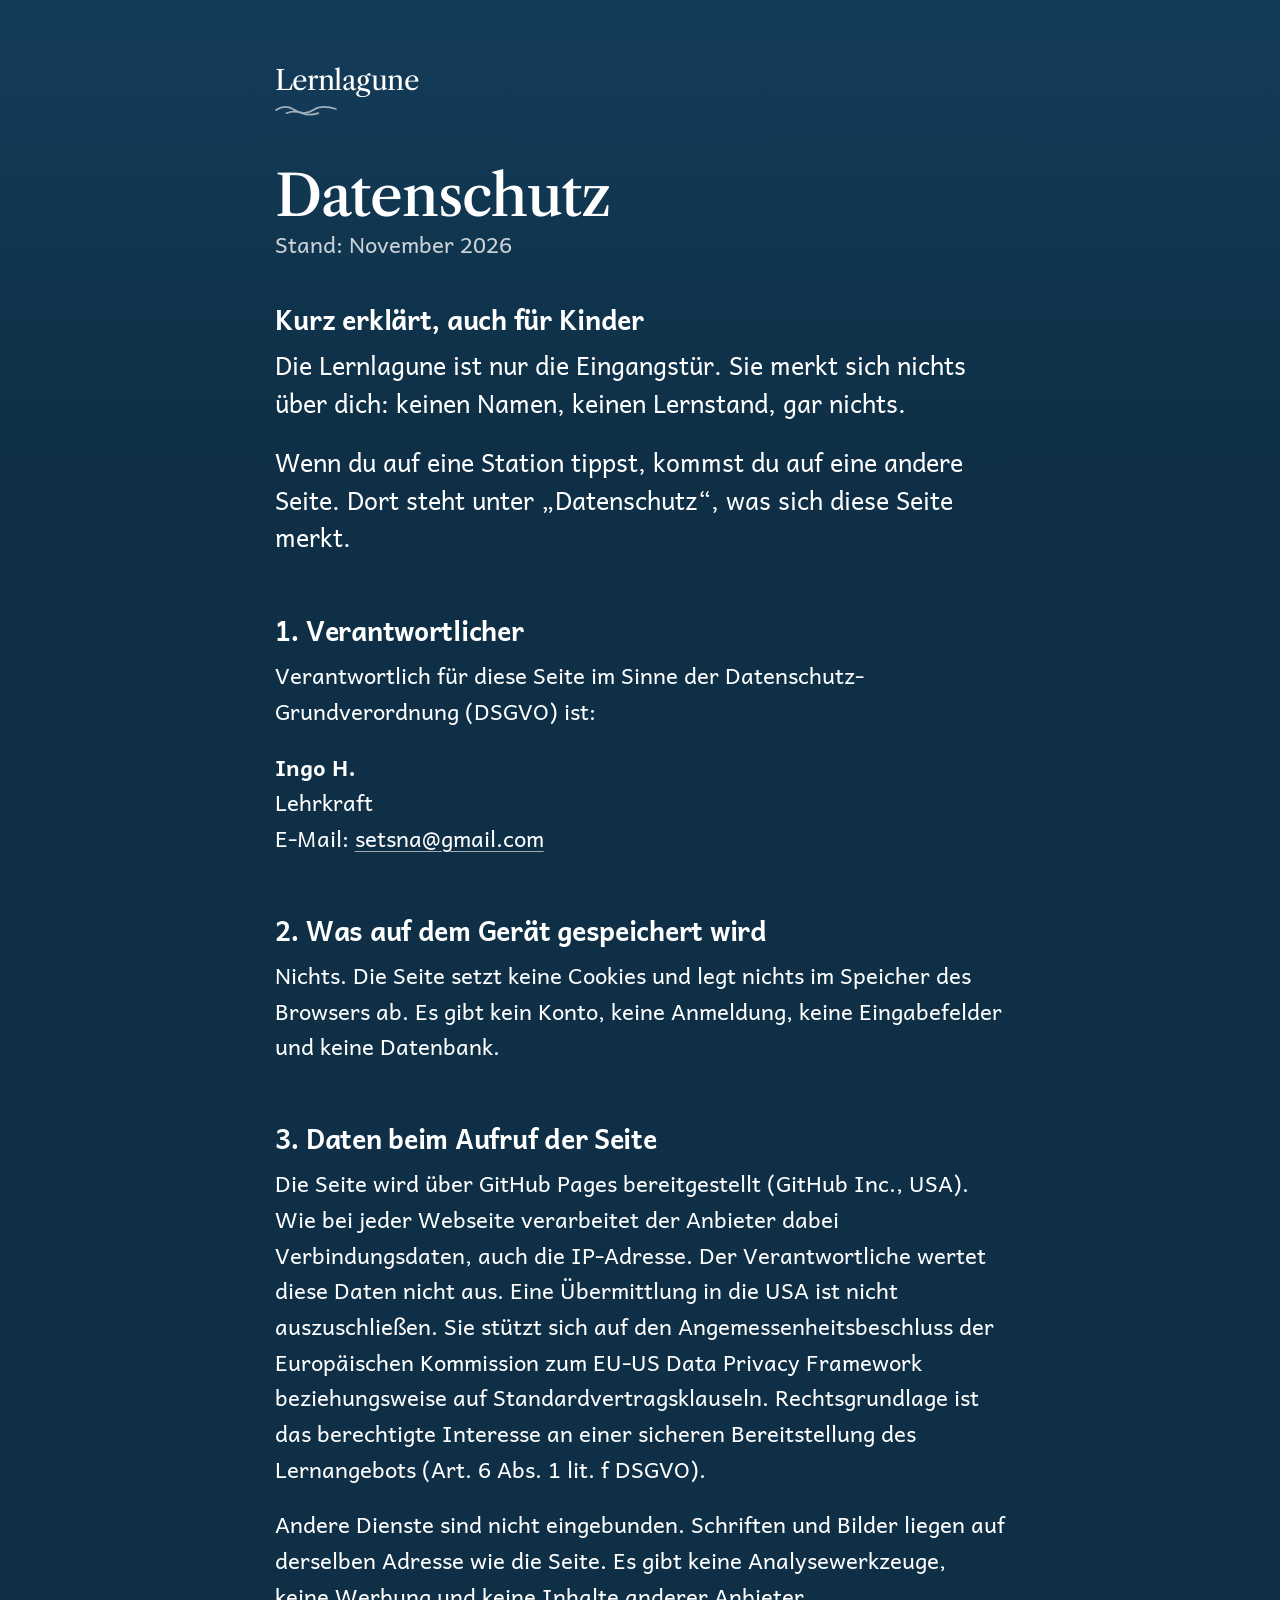
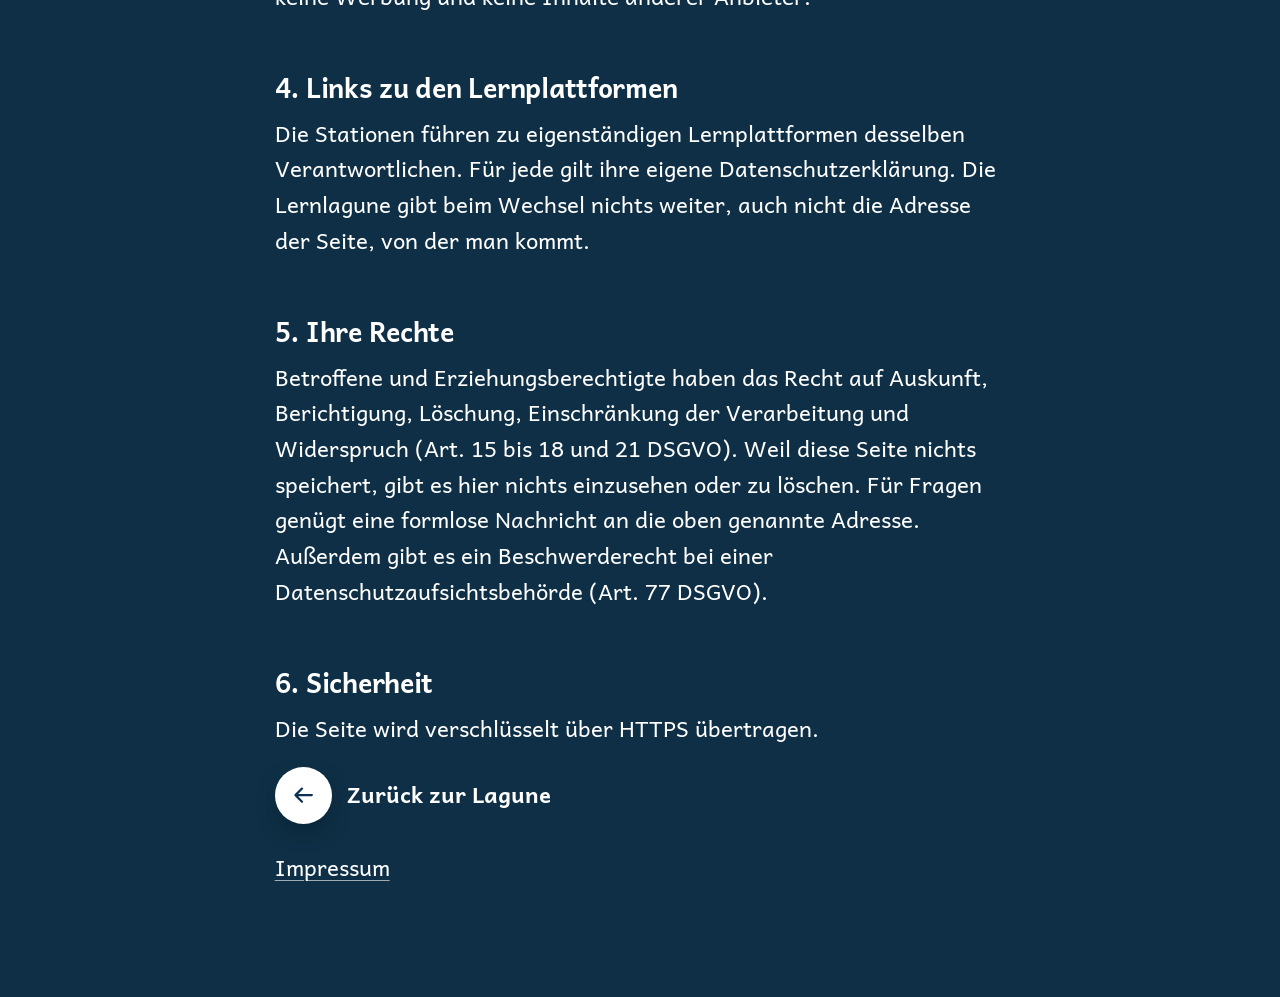
==== datenschutz.html @ 62fcf85c "Impressum, Datenschutzseite und Fuß mit beiden Links (v=4) Co-Authored-By: Claude Fable 5.2 <noreply" ====
<!doctype html>
<html lang="de">
<head>
  <meta charset="utf-8">
  <meta name="viewport" content="width=device-width, initial-scale=1, viewport-fit=cover">
  <meta http-equiv="Content-Security-Policy" content="default-src 'self'; img-src 'self'; style-src 'self'; script-src 'none'; font-src 'self'; connect-src 'none'; base-uri 'none'; form-action 'none'; object-src 'none'">
  <meta name="referrer" content="no-referrer">
  <meta name="theme-color" content="#0e2f45">
  <title>Datenschutz – Lernlagune</title>
  <meta name="robots" content="noindex, nofollow">
  <link rel="preload" href="assets/fonts/andika-regular.woff2" as="font" type="font/woff2" crossorigin>
  <link rel="stylesheet" href="css/lagune.css?v=4">
  <link rel="stylesheet" href="css/recht.css?v=4">
</head>
<body class="rechtsseite">
  <div class="recht">
    <header class="recht__kopf">
      <a class="wortmarke" href="index.html">Lernlagune</a>
      <svg class="welle" viewBox="0 0 60 10" aria-hidden="true" focusable="false">
        <path d="M1 6c6-4 12-4 18 0s12 4 18 0 13-4 22-1M11 9c5-2 10-2 15 0s10 2 16 0" />
      </svg>
    </header>

    <main>
      <h1>Datenschutz</h1>
      <p class="recht__stand">Stand: November 2026</p>

      <section class="recht__kurz" aria-labelledby="t-kurz">
        <h2 id="t-kurz">Kurz erklärt, auch für Kinder</h2>
        <p>Die Lernlagune ist nur die Eingangstür. Sie merkt sich nichts über dich: keinen Namen, keinen Lernstand, gar nichts.</p>
        <p>Wenn du auf eine Station tippst, kommst du auf eine andere Seite. Dort steht unter „Datenschutz“, was sich diese Seite merkt.</p>
      </section>

      <h2>1. Verantwortlicher</h2>
      <p>Verantwortlich für diese Seite im Sinne der Datenschutz-Grundverordnung (DSGVO) ist:</p>
      <p><b>Ingo H.</b><br>Lehrkraft<br>E-Mail: <a href="mailto:setsna@gmail.com">setsna@gmail.com</a></p>

      <h2>2. Was auf dem Gerät gespeichert wird</h2>
      <p>Nichts. Die Seite setzt keine Cookies und legt nichts im Speicher des Browsers ab. Es gibt kein Konto, keine Anmeldung, keine Eingabefelder und keine Datenbank.</p>

      <h2>3. Daten beim Aufruf der Seite</h2>
      <p>Die Seite wird über GitHub Pages bereitgestellt (GitHub Inc., USA). Wie bei jeder Webseite verarbeitet der Anbieter dabei Verbindungsdaten, auch die IP-Adresse. Der Verantwortliche wertet diese Daten nicht aus. Eine Übermittlung in die USA ist nicht auszuschließen. Sie stützt sich auf den Angemessenheitsbeschluss der Europäischen Kommission zum EU-US Data Privacy Framework beziehungsweise auf Standardvertragsklauseln. Rechtsgrundlage ist das berechtigte Interesse an einer sicheren Bereitstellung des Lernangebots (Art. 6 Abs. 1 lit. f DSGVO).</p>
      <p>Andere Dienste sind nicht eingebunden. Schriften und Bilder liegen auf derselben Adresse wie die Seite. Es gibt keine Analysewerkzeuge, keine Werbung und keine Inhalte anderer Anbieter.</p>

      <h2>4. Links zu den Lernplattformen</h2>
      <p>Die Stationen führen zu eigenständigen Lernplattformen desselben Verantwortlichen. Für jede gilt ihre eigene Datenschutzerklärung. Die Lernlagune gibt beim Wechsel nichts weiter, auch nicht die Adresse der Seite, von der man kommt.</p>

      <h2>5. Ihre Rechte</h2>
      <p>Betroffene und Erziehungsberechtigte haben das Recht auf Auskunft, Berichtigung, Löschung, Einschränkung der Verarbeitung und Widerspruch (Art. 15 bis 18 und 21 DSGVO). Weil diese Seite nichts speichert, gibt es hier nichts einzusehen oder zu löschen. Für Fragen genügt eine formlose Nachricht an die oben genannte Adresse. Außerdem gibt es ein Beschwerderecht bei einer Datenschutzaufsichtsbehörde (Art. 77 DSGVO).</p>

      <h2>6. Sicherheit</h2>
      <p>Die Seite wird verschlüsselt über HTTPS übertragen.</p>

      <p class="recht__zurueck">
        <a class="zurueck" href="index.html">
          <span class="zurueck__knopf"><svg viewBox="0 0 24 24" aria-hidden="true" focusable="false"><path d="M4 12h15M13 6l6 6-6 6" /></svg></span>
          Zurück zur Lagune
        </a>
      </p>
      <p class="recht__fuss"><a href="impressum.html">Impressum</a></p>
    </main>
  </div>
</body>
</html>
---- css/lagune.css ----
/* Lernlagune – Startseite
 * Maßstab: Der Entwurf ist 1088 px breit (iPad hoch). --s rechnet jede Entwurfs-
 * Angabe auf die echte Breite um: calc(<px im Entwurf> * var(--s)).
 */

@font-face {
  font-family: 'Libre Caslon Text';
  src: url('../assets/fonts/libre-caslon-text.woff2') format('woff2');
  font-weight: 400 700;
  font-style: normal;
  font-display: swap;
}
@font-face {
  font-family: 'Andika';
  src: url('../assets/fonts/andika-regular.woff2') format('woff2');
  font-weight: 400;
  font-style: normal;
  font-display: swap;
}
@font-face {
  font-family: 'Andika';
  src: url('../assets/fonts/andika-bold.woff2') format('woff2');
  font-weight: 700;
  font-style: normal;
  font-display: swap;
}

:root {
  --breite: 100vw;         /* JS setzt die echte Breite ohne Scrollleiste */
  --s: calc(min(var(--breite), 1088px) / 1088);

  /* Farben aus dem Entwurf */
  --tiefe: #0e2f45;          /* tiefes Wasser, Seitengrund */
  --navy: #0b3155;           /* Schrift im Licht */
  --navy-weich: #133c5a;
  --weiss: #ffffff;
  --glas-kante: rgba(255, 255, 255, 0.5);
  --glas-glanz: rgba(255, 255, 255, 0.62);
  --glas-oben: rgba(214, 242, 252, 0.13);
  --glas-unten: rgba(40, 110, 150, 0.06);
  --glas-schatten: rgba(3, 20, 35, 0.38);

  --serif: 'Libre Caslon Text', Georgia, 'Times New Roman', serif;
  --sans: 'Andika', 'Trebuchet MS', system-ui, sans-serif;

  --ease: cubic-bezier(0.16, 1, 0.3, 1);

  color-scheme: dark;
}

*,
*::before,
*::after {
  box-sizing: border-box;
}

html {
  -webkit-text-size-adjust: 100%;
  text-size-adjust: 100%;
  scrollbar-color: rgba(255, 255, 255, 0.35) var(--tiefe);
}

body {
  margin: 0;
  background: var(--tiefe);
  color: var(--weiss);
  font-family: var(--sans);
  -webkit-font-smoothing: antialiased;
  -webkit-tap-highlight-color: transparent;
}

::selection {
  background: rgba(127, 212, 230, 0.45);
  color: var(--weiss);
}

.symbole {
  position: absolute;
  width: 0;
  height: 0;
  overflow: hidden;
}

/* ── Lagune: der gemalte Grund ─────────────────────────── */
.lagune {
  position: relative;
  isolation: isolate;
  /* Ersatz-Lagune, falls das Hintergrundbild (noch) nicht geladen ist:
     hell oben, damit die Navy-Schrift immer lesbar bleibt. */
  background-color: #cfe7ee;
  background-image: linear-gradient(180deg, #e6f2ef 0%, #a9d4e1 30%, #3f86a8 62%, #12425f 100%);
  min-height: 100vh;
  min-height: 100svh;
  overflow: hidden;
  padding-bottom: calc(110 * var(--s));
}

.lagune__wasser,
.lagune__wasser img {
  position: absolute;
  inset: 0;
  width: 100%;
  height: 100%;
}

.lagune__wasser {
  z-index: -1;
}

.lagune__wasser img {
  object-fit: cover;
  object-position: 50% 0;
}

/* ── Bewegung: atmendes Licht und wenige Blasen ───────────
   Nur opacity und transform, damit auch alte iPads flüssig bleiben. */
.licht,
.blasen {
  position: absolute;
  z-index: -1;
  pointer-events: none;
}

/* Der Lichtschacht über der Überschrift atmet langsam. */
.licht {
  top: 0;
  left: 50%;
  width: calc(760 * var(--s));
  /* endet über den Glasfenstern: deren Unschärfe muss nicht jedes Bild neu rechnen */
  height: calc(var(--licht-hoehe, 470) * var(--s));
  transform: translateX(-50%);
  background: radial-gradient(
    ellipse 38% 60% at 50% 0%,
    rgba(255, 252, 235, 0.42),
    rgba(220, 244, 250, 0.16) 55%,
    transparent 78%
  );
  opacity: 0.55;
  animation: licht-atmen 11s ease-in-out infinite alternate;
}

@keyframes licht-atmen {
  to {
    opacity: 1;
    transform: translateX(-50%) scaleX(1.08);
  }
}

/* Blasen nur an den Rändern und immer hinter Text und Fenstern */
.blasen {
  inset: 0 0 auto;
  height: 100vh;
  height: 100svh;
}

.blasen span {
  position: absolute;
  bottom: 0;
  width: calc(14 * var(--s));
  aspect-ratio: 1;
  border-radius: 50%;
  border: 1px solid rgba(235, 250, 255, 0.55);
  background: radial-gradient(circle at 32% 30%, rgba(255, 255, 255, 0.7) 0 14%, rgba(200, 238, 250, 0.08) 40%, transparent 70%);
  opacity: 0;
  animation: blase-steigt 18s linear infinite;
}

.blasen span:nth-child(1) { left: 0.8%; animation-duration: 17s; animation-delay: -2s; }
.blasen span:nth-child(2) { left: 2.2%; width: calc(9 * var(--s));  animation-duration: 22s; animation-delay: -11s; }
.blasen span:nth-child(3) { left: 3.4%; width: calc(6 * var(--s));  animation-duration: 15s; animation-delay: -7s; }
.blasen span:nth-child(4) { right: 0.8%; width: calc(11 * var(--s)); animation-duration: 20s; animation-delay: -4s; }
.blasen span:nth-child(5) { right: 2.4%; width: calc(7 * var(--s));  animation-duration: 16s; animation-delay: -13s; }
.blasen span:nth-child(6) { right: 3.4%; width: calc(9 * var(--s)); animation-duration: 24s; animation-delay: -18s; }

.lagune--ruht .licht,
.lagune--ruht .blasen span {
  animation-play-state: paused;
}

@keyframes blase-steigt {
  0%   { transform: translate3d(0, 0, 0); opacity: 0; }
  10%  { opacity: 0.9; }
  50%  { transform: translate3d(calc(10 * var(--s)), -50vh, 0); }
  85%  { opacity: 0.7; }
  100% { transform: translate3d(calc(-6 * var(--s)), -100vh, 0); opacity: 0; }
}

/* ── Kopf: Wortmarke im Licht ──────────────────────────── */
.kopf {
  display: flex;
  flex-direction: column;
  align-items: center;
  padding-top: calc(136 * var(--s));
}

.wortmarke {
  margin: 0;
  font-family: var(--serif);
  font-size: calc(31 * var(--s));
  line-height: 1.2;
  letter-spacing: -0.02em;
  color: var(--navy);
}

.welle {
  width: min(62px, calc(80 * var(--s)));
  height: calc(18 * var(--s));
  margin-top: calc(2 * var(--s));
  fill: none;
  stroke: #2d6f98;
  stroke-width: 1.6;
  stroke-linecap: round;
}

/* ── Frage und Hinweis ─────────────────────────────────── */
.inhalt {
  display: flex;
  flex-direction: column;
  align-items: center;
  text-align: center;
}

.frage {
  margin: calc(18 * var(--s)) 0 0;
  font-family: var(--serif);
  font-weight: 500;
  font-size: calc(89 * var(--s));
  line-height: 1.02;
  letter-spacing: -0.02em;
  color: var(--navy);
  text-wrap: balance;
  position: relative;
  isolation: isolate;
}

/* Heller, ruhiger Lichthof: die Navy-Schrift bleibt auch über
   mittelblauem Wasser lesbar (Querformat, Whiteboard). */
.frage::before {
  content: '';
  position: absolute;
  inset: -30% -20%;
  z-index: -1;
  background: radial-gradient(closest-side, rgba(228, 243, 245, 0.88), rgba(228, 243, 245, 0.5) 60%, transparent);
  pointer-events: none;
}

.hinweis {
  margin: calc(26 * var(--s)) 0 0;
  font-size: calc(27 * var(--s));
  line-height: 1.3;
  letter-spacing: -0.01em;
  color: var(--navy-weich);
}

/* ── Stationen: Glasfenster im Bogen ───────────────────── */
.stationen {
  list-style: none;
  margin: calc(28 * var(--s)) 0 0;
  /* schmaler Rand als Reserve, falls --breite noch 100vw ist und eine Scrollleiste
     (Windows) das zweite Fenster sonst in eine neue Zeile schieben würde */
  padding: 0 calc(24 * var(--s));
  width: 100%;
  display: flex;
  flex-wrap: wrap;
  justify-content: center;
  align-items: flex-start;
  column-gap: calc(90 * var(--s));
  row-gap: calc(60 * var(--s));
}

.station {
  width: calc(445 * var(--s));
}

/* Hochformat: Platzhalter in eigener Reihe unter dem Bogen */
.stationen__umbruch {
  flex-basis: 100%;
  height: 0;
  order: 1;
}

.station--bald {
  order: 2;
}

.fenster {
  position: relative;
  display: flex;
  flex-direction: column;
  align-items: center;
  aspect-ratio: 445 / 565;
  padding: calc(70 * var(--s)) calc(20 * var(--s)) 0;
  border-radius: calc(108 * var(--s));
  overflow: hidden;
  color: var(--weiss);
  text-decoration: none;
  text-align: center;
  /* unten dunkleres Glas: dort laufen die Stationsbilder aus */
  background: linear-gradient(180deg, var(--glas-oben), var(--glas-unten) 55%, rgba(8, 42, 70, 0.42));
  border: 2px solid var(--glas-kante);
  box-shadow:
    inset 0 2px 0 var(--glas-glanz),
    inset 0 0 0 2px rgba(255, 255, 255, 0.16),
    inset 0 0 calc(22 * var(--s)) rgba(200, 240, 255, 0.38),
    0 26px 50px -10px var(--glas-schatten);
  -webkit-backdrop-filter: blur(6px) saturate(140%);
  backdrop-filter: blur(6px) saturate(140%);
  transition: transform 220ms var(--ease), box-shadow 220ms var(--ease);
}

.fenster__name {
  font-family: var(--serif);
  font-size: calc(50 * var(--s));
  line-height: 1.05;
  letter-spacing: -0.005em;
  text-shadow: 0 1px 3px rgba(4, 30, 50, 0.45);
}

/* Lange Namen: gleiche Zeilenhöhe, damit alle Fenster gleich bleiben */
.fenster__name--lang {
  font-size: calc(43 * var(--s));
  line-height: calc(50 * 1.05 / 43);
}

.fenster__linie {
  position: relative;
  width: 58%;
  height: 1px;
  margin: calc(16 * var(--s)) 0 calc(14 * var(--s));
  background: linear-gradient(90deg, transparent, rgba(255, 255, 255, 0.7), transparent);
}

.fenster__linie::after {
  content: '';
  position: absolute;
  left: 50%;
  top: 50%;
  width: calc(8 * var(--s));
  height: calc(8 * var(--s));
  border-radius: 50%;
  /* Akzentfarbe der Station (js/plattformen.js): leuchtender Punkt auf der Linie */
  background: var(--akzent, var(--weiss));
  box-shadow: 0 0 calc(10 * var(--s)) var(--akzent, transparent);
  transform: translate(-50%, -50%);
}

.fenster__text {
  font-size: calc(25 * var(--s));
  line-height: 1.25;
  color: rgba(255, 255, 255, 0.94);
  text-shadow: 0 1px 3px rgba(4, 30, 50, 0.55);
}

.fenster__bild {
  position: absolute;
  inset: auto 0 calc(var(--bild-unten, 70) * var(--s)) 0;
  z-index: -1;
  -webkit-mask-image: linear-gradient(to bottom, transparent, #000 40%, #000 90%, transparent);
  mask-image: linear-gradient(to bottom, transparent, #000 40%, #000 90%, transparent);
}

.fenster__bild img {
  display: block;
  /* Bild in seinem eigenen Format, unten im Fenster: nichts wird abgeschnitten. */
  width: 100%;
  height: auto;
}

.fenster {
  isolation: isolate;
}

/* Lesbarkeit: leichte Tiefe hinter Name und Text, auch unter dem hellen Lichtschacht */
.fenster:not(.fenster--bald)::before {
  content: '';
  position: absolute;
  inset: 0 0 auto;
  height: 52%;
  z-index: -2;
  background: linear-gradient(to bottom, rgba(6, 38, 66, 0.42), rgba(6, 38, 66, 0.18) 60%, transparent);
  pointer-events: none;
}

.fenster__knopf {
  position: absolute;
  left: 50%;
  bottom: calc(36 * var(--s));
  display: grid;
  place-items: center;
  width: max(48px, calc(84 * var(--s)));
  height: max(48px, calc(84 * var(--s)));
  border-radius: 50%;
  background: var(--weiss);
  box-shadow:
    0 0 calc(22 * var(--s)) rgba(255, 255, 255, 0.5),
    0 10px 22px -6px rgba(3, 20, 35, 0.5);
  transform: translateX(-50%);
  transition: transform 220ms var(--ease);
}

.fenster__pfeil {
  width: 44%;
  height: 44%;
  fill: none;
  stroke: var(--navy);
  stroke-width: 2;
  stroke-linecap: round;
  stroke-linejoin: round;
}

/* Rückmeldung beim Tippen (funktioniert ohne Hover) */
a.fenster:active {
  transform: scale(0.975);
}

a.fenster:active .fenster__knopf {
  transform: translateX(-50%) scale(0.92);
}

/* Der Pfeil zeigt beim Tippen: los geht's */
.fenster__pfeil {
  transition: transform 160ms var(--ease);
}

a.fenster:active .fenster__pfeil {
  transform: translateX(12%);
}

@media (hover: hover) {
  a.fenster:hover {
    transform: translateY(calc(-6 * var(--s)));
    box-shadow:
      inset 0 2px 0 var(--glas-glanz),
      inset 0 0 0 1px rgba(255, 255, 255, 0.14),
      inset 0 -18px 40px rgba(190, 235, 250, 0.14),
      0 34px 60px -12px var(--glas-schatten);
  }
}

a.fenster:focus-visible {
  outline: 3px solid var(--weiss);
  outline-offset: 6px;
}

/* ── Platzhalter: kleines, nebliges Fenster ────────────── */
.station--bald {
  width: calc(292 * var(--s));
  margin-top: calc(-46 * var(--s));
  transform: none;
}

.fenster--bald {
  aspect-ratio: 292 / 305;
  justify-content: center;
  padding: 0;
  border-radius: calc(80 * var(--s));
  background: linear-gradient(180deg, rgba(10, 52, 84, 0.7), rgba(10, 52, 84, 0.58));
  -webkit-backdrop-filter: blur(5px) saturate(120%);
  backdrop-filter: blur(5px) saturate(120%);
}

.fenster--bald .fenster__text {
  font-size: max(15px, calc(20 * var(--s)));
  line-height: 1.25;
}

.fenster__schloss {
  width: calc(40 * var(--s));
  height: calc(54 * var(--s));
  margin-bottom: calc(18 * var(--s));
  fill: none;
  stroke: var(--weiss);
  stroke-width: 1.6;
  stroke-linecap: round;
  opacity: 0.9;
}

/* Ohne JavaScript: einfache Linkliste */
.stationen--einfach a {
  color: var(--weiss);
  font-size: 1.4rem;
}

/* ── Fuß: Impressum und Datenschutz ──────────────────────
 * Für Erwachsene, deshalb klein und ganz unten. Nebelglas wie der
 * Platzhalter, damit die weiße Schrift über hellem Sand und über der
 * dunklen Ersatz-Lagune lesbar bleibt. Der Fuß schwebt im unteren Rand
 * der Lagune und macht die Seite nicht höher (Querformat ohne Scrollen).
 * Auf kleinen Bildschirmen bekommt der Rand eine Untergrenze, damit
 * zwischen Platzhalter und Fuß Luft bleibt. */
.lagune {
  padding-bottom: max(calc(110 * var(--s)), 100px);
}

.fuss {
  position: absolute;
  left: 50%;
  bottom: max(12px, calc(22 * var(--s)));
  transform: translateX(-50%);
  display: flex;
  align-items: center;
  padding: 0 max(8px, calc(14 * var(--s)));
  border: 1px solid rgba(255, 255, 255, 0.24);
  border-radius: 999px;
  background: linear-gradient(180deg, rgba(10, 52, 84, 0.7), rgba(10, 52, 84, 0.58));
  -webkit-backdrop-filter: blur(5px) saturate(120%);
  backdrop-filter: blur(5px) saturate(120%);
  white-space: nowrap;
}

.fuss a {
  display: inline-flex;
  align-items: center;
  min-height: 48px;
  padding: 0 max(14px, calc(16 * var(--s)));
  border-radius: 999px;
  color: var(--weiss);
  font-size: max(15px, calc(20 * var(--s)));
  line-height: 1.25;
  text-decoration: underline;
  text-decoration-color: rgba(255, 255, 255, 0.55);
  text-decoration-thickness: 1px;
  text-underline-offset: 0.22em;
  transition: opacity 160ms var(--ease);
}

/* Punkt zwischen den beiden Links, wie auf der Trennlinie im Fenster */
.fuss a + a {
  position: relative;
}

.fuss a + a::before {
  content: '';
  position: absolute;
  left: -2px;
  top: 50%;
  width: 4px;
  height: 4px;
  margin-top: -2px;
  border-radius: 50%;
  background: rgba(255, 255, 255, 0.7);
}

.fuss a:active {
  opacity: 0.7;
}

.fuss a:focus-visible {
  outline: 3px solid var(--weiss);
  outline-offset: -4px;
}

/* ── Querformat: iPad quer, Laptop, Whiteboard ───────────
 * Alles soll ohne Scrollen sichtbar sein: Maßstab richtet sich nach der Höhe.
 * Der Platzhalter sitzt tief in der Mitte des Bogens, unter dem Lichtschacht. */
@media (orientation: landscape) and (min-width: 820px) {
  :root {
    --s: min(calc(100svh / 1010), calc(var(--breite) / 1360));
  }

  .kopf {
    padding-top: calc(64 * var(--s));
  }

  :root {
    --licht-hoehe: 330;
  }

  .frage {
    margin-top: calc(26 * var(--s));
    font-size: calc(80 * var(--s));
  }

  .frage br {
    display: none;
  }

  .hinweis {
    margin-top: calc(18 * var(--s));
  }

  .stationen {
    margin-top: calc(40 * var(--s));
    flex-wrap: wrap;
    column-gap: calc(60 * var(--s));
  }

  /* Zwei Stationen: Platzhalter tief in der Mitte des Bogens.
     Mehr Stationen: weitere Fenster in tieferen Reihen, Platzhalter ganz unten. */
  .stationen:not(.stationen--viele) .stationen__umbruch {
    display: none;
  }

  .stationen:not(.stationen--viele) .station--bald {
    order: 0;
    margin-top: calc(240 * var(--s));
  }

  .station:not(.station--bald) {
    /* Bogen: äußere Fenster höher, innere tiefer */
    transform: none;
  }

  /* Ab drei Stationen: alles in den Fenstern etwas kleiner, damit drei
     nebeneinander passen (3 × 445 + 2 × 60 + Rand ≈ 1500, dazu Reserve
     für eine Scrollleiste, die erst nach dem Messen von --breite erscheint) */
  .stationen--viele {
    --s: min(calc(100svh / 1010), calc(var(--breite) / 1560));
  }

  /* Kein eigener Umbruch: der Platzhalter reiht sich hinter die letzte Station */
  .stationen--viele .stationen__umbruch {
    display: none;
  }

  .stationen--viele .station--bald {
    align-self: center;
  }

  /* Letzte Reihe voll (3, 6, 9 … Stationen): Platzhalter in eigene Reihe */
  .stationen--reihe-voll .stationen__umbruch {
    display: block;
  }
}

/* ── Handy hochkant ────────────────────────────────────── */
@media (max-width: 640px) and (orientation: portrait) {
  :root {
    --s: calc(var(--breite) / 600);
  }

  .kopf {
    padding-top: calc(96 * var(--s));
  }

  .frage {
    font-size: calc(84 * var(--s));
  }

  .hinweis {
    font-size: calc(30 * var(--s));
  }

  .stationen {
    flex-direction: column;
    align-items: center;
    flex-wrap: nowrap;
    row-gap: calc(44 * var(--s));
    margin-top: calc(48 * var(--s));
    padding: 0 calc(36 * var(--s));
  }

  .station {
    width: 100%;
    max-width: 440px;
    transform: none;
  }

  .fenster {
    aspect-ratio: 528 / 610;
    padding-top: calc(56 * var(--s));
    border-radius: calc(96 * var(--s));
  }

  .fenster__name {
    font-size: calc(58 * var(--s));
  }

  .fenster__name--lang {
    font-size: calc(49 * var(--s));
    line-height: calc(58 * 1.05 / 49);
  }

  .fenster__text {
    font-size: calc(30 * var(--s));
  }

  .station--bald {
    width: calc(300 * var(--s));
    margin-top: 0;
  }

  .fenster--bald .fenster__text {
    font-size: max(15px, calc(22 * var(--s)));
  }
}

/* ── Handy quer: niedrige Höhe, zwei Fenster nebeneinander ── */
@media (orientation: landscape) and (max-height: 520px) and (max-width: 1000px) {
  :root {
    --s: min(calc(var(--breite) / 1200), calc(100svh / 640));
  }

  .kopf {
    padding-top: calc(40 * var(--s));
  }

  .frage {
    font-size: calc(70 * var(--s));
  }

  .frage br {
    display: none;
  }

  .stationen:not(.stationen--viele) .stationen__umbruch {
    display: none;
  }

  .stationen:not(.stationen--viele) .station--bald {
    order: 0;
    margin-top: calc(200 * var(--s));
  }
}

@media (prefers-reduced-motion: reduce) {
  .fenster,
  .fenster__knopf,
  .fuss a {
    transition: none;
  }
  a.fenster:hover {
    transform: none;
  }
  /* Licht bleibt sichtbar, steht aber still; Blasen entfallen. */
  .licht {
    animation: none;
    opacity: 0.8;
  }
  .blasen {
    display: none;
  }
}

/* Kein Doppeltipp-Zoom in Safari (Kinder tippen Knöpfe schnell hintereinander, Safari zoomte dann).
   Zoomen mit zwei Fingern bleibt möglich. Flächen zum Ziehen oder Malen behalten ihr eigenes touch-action. (12.11.2026) */
html, body, button, a, input, label, summary, select, textarea { touch-action: manipulation; }
---- css/recht.css ----
/* Lernlagune – Impressum und Datenschutz
 * Leseseiten für Erwachsene. Gleiche Welt wie die Startseite (Farben, Schriften
 * und Maßstab kommen aus lagune.css), aber ohne Bild, Glas und Bewegung:
 * weiße Schrift im tiefen Wasser, von oben fällt etwas Licht.
 * Schrift wird mit --s skaliert und hat eine feste Untergrenze in px.
 */

.rechtsseite {
  min-height: 100vh;
  min-height: 100svh;
  background-color: var(--tiefe);
  background-image: linear-gradient(180deg, var(--navy-weich) 0, var(--tiefe) calc(520 * var(--s)));
  background-repeat: no-repeat;
}

.recht {
  width: min(100%, 36em);
  margin: 0 auto;
  padding: max(28px, calc(64 * var(--s))) max(20px, calc(40 * var(--s))) max(40px, calc(96 * var(--s)));
  font-size: max(17px, calc(25 * var(--s)));
  line-height: 1.6;
  color: var(--weiss);
}

/* Kopf: Wortmarke führt zurück zur Lagune */
.recht__kopf {
  display: flex;
  flex-direction: column;
  align-items: flex-start;
}

.recht__kopf .wortmarke {
  display: inline-flex;
  align-items: center;
  min-height: 48px;
  font-size: max(22px, calc(31 * var(--s)));
  color: var(--weiss);
  text-decoration: none;
}

.recht__kopf .welle {
  width: min(62px, calc(80 * var(--s)));
  min-width: 44px;
  height: max(10px, calc(18 * var(--s)));
  margin-top: -4px;
  stroke: rgba(255, 255, 255, 0.6);
}

.recht h1 {
  margin: max(28px, calc(56 * var(--s))) 0 0;
  font-family: var(--serif);
  font-weight: 500;
  font-size: max(34px, calc(64 * var(--s)));
  line-height: 1.05;
  letter-spacing: -0.02em;
  text-wrap: balance;
}

.recht__stand {
  margin: 0.5em 0 0;
  color: rgba(255, 255, 255, 0.78);
}

.recht h2 {
  margin: 2.1em 0 0.45em;
  font-size: max(20px, calc(30 * var(--s)));
  font-weight: 700;
  line-height: 1.25;
  letter-spacing: -0.01em;
  text-wrap: balance;
}

.recht p,
.recht ul {
  margin: 0 0 0.9em;
}

.recht ul {
  padding-left: 1.2em;
}

.recht li {
  margin-bottom: 0.35em;
}

.recht li::marker {
  color: rgba(255, 255, 255, 0.6);
}

/* Die kurze Fassung für Kinder steht oben und ist eine Stufe größer. */
.recht__kurz {
  margin-top: max(24px, calc(44 * var(--s)));
  font-size: 1.12em;
  line-height: 1.5;
}

.recht__kurz h2 {
  margin-top: 0;
}

.recht a {
  color: var(--weiss);
  text-decoration-color: rgba(255, 255, 255, 0.6);
  text-decoration-thickness: 1px;
  text-underline-offset: 0.2em;
}

.recht a:focus-visible {
  outline: 3px solid var(--weiss);
  outline-offset: 4px;
  border-radius: 4px;
}

/* Zurück zur Lagune: der runde Pfeil-Knopf der Startseite, nach links gedreht */
.recht__zurueck {
  margin: 2.6em 0 0;
}

.zurueck {
  display: inline-flex;
  align-items: center;
  gap: 0.7em;
  min-height: 48px;
  text-decoration: none;
  font-weight: 700;
}

.zurueck__knopf {
  display: grid;
  place-items: center;
  flex: none;
  width: max(48px, calc(64 * var(--s)));
  height: max(48px, calc(64 * var(--s)));
  border-radius: 50%;
  background: var(--weiss);
  color: var(--navy);
  box-shadow: 0 10px 22px -6px rgba(3, 20, 35, 0.5);
  transition: transform 160ms var(--ease);
}

.zurueck__knopf svg {
  width: 46%;
  height: 46%;
  fill: none;
  stroke: currentColor;
  stroke-width: 2;
  stroke-linecap: round;
  stroke-linejoin: round;
  transform: rotate(180deg);
}

.zurueck:active .zurueck__knopf {
  transform: scale(0.92);
}

.recht__fuss {
  margin-top: 1.4em;
}

.recht__fuss a {
  display: inline-flex;
  align-items: center;
  min-height: 48px;
}

@media (prefers-reduced-motion: reduce) {
  .zurueck__knopf {
    transition: none;
  }
}
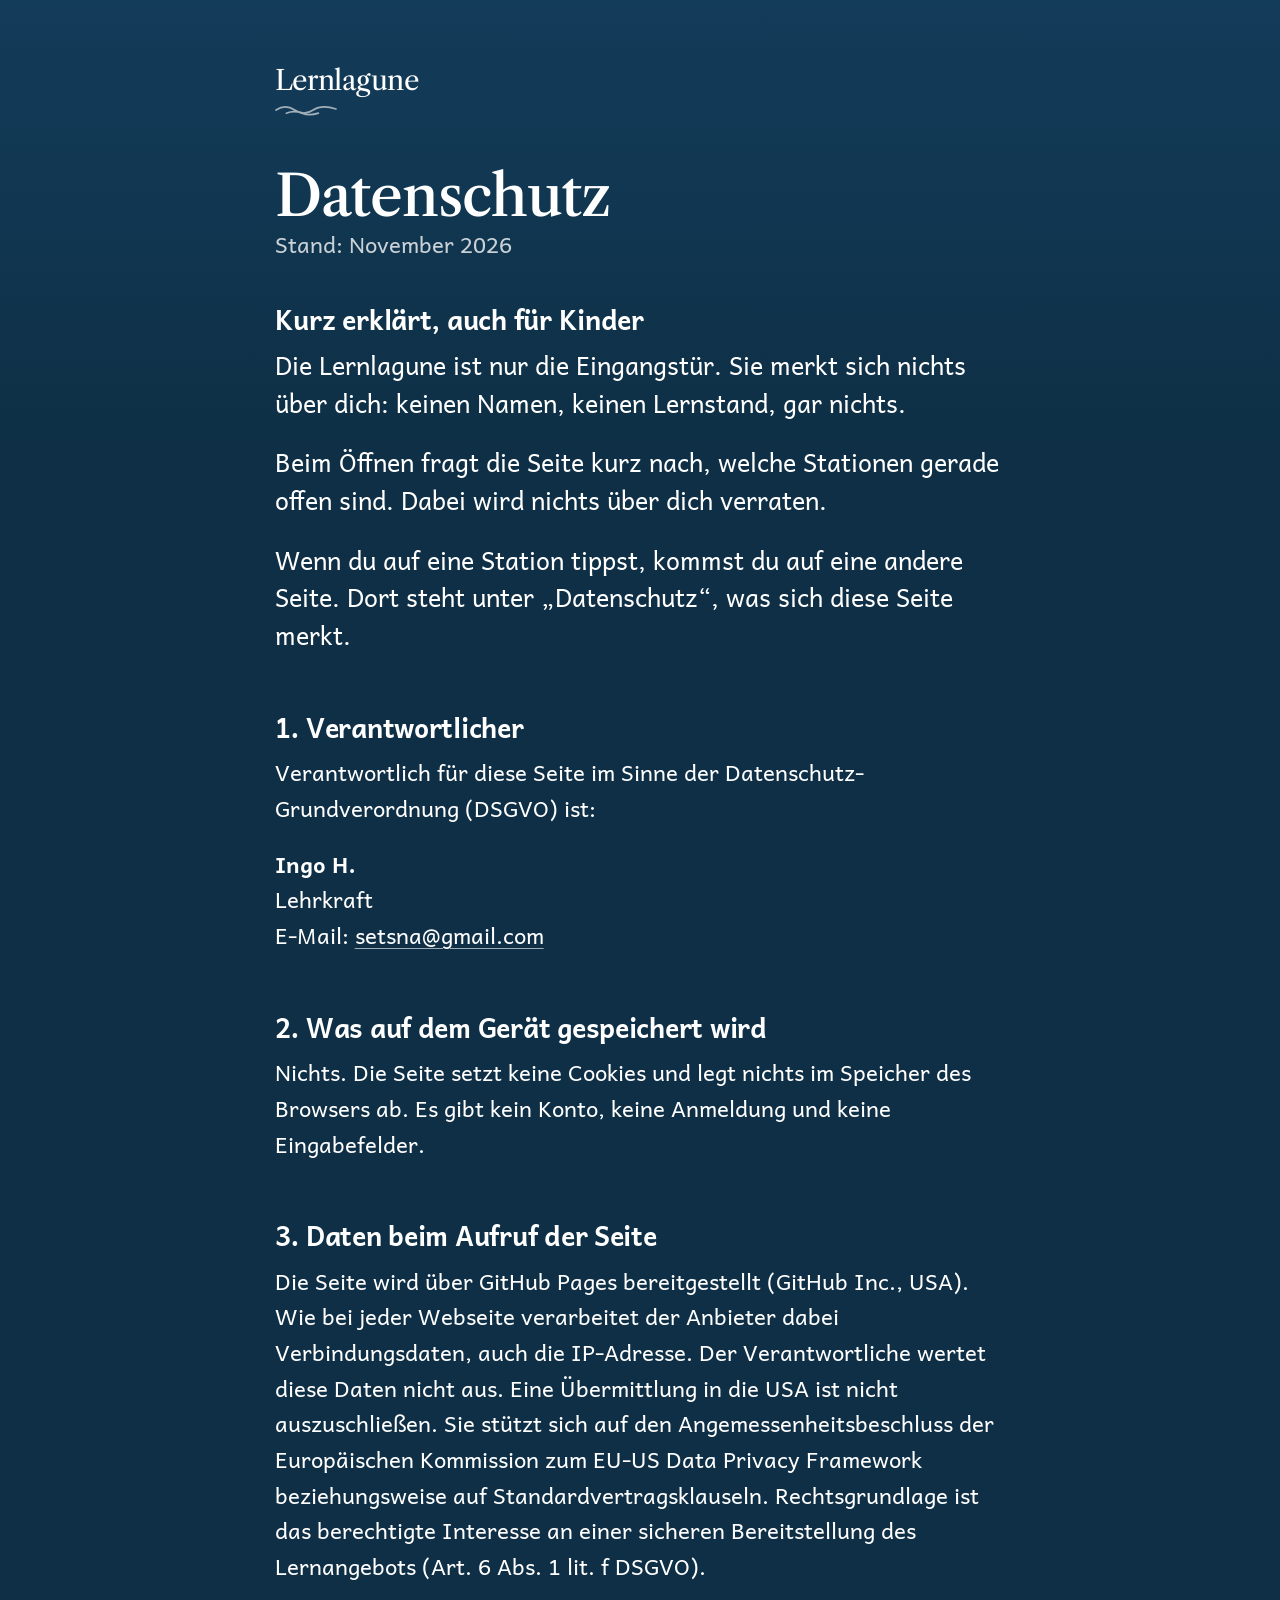
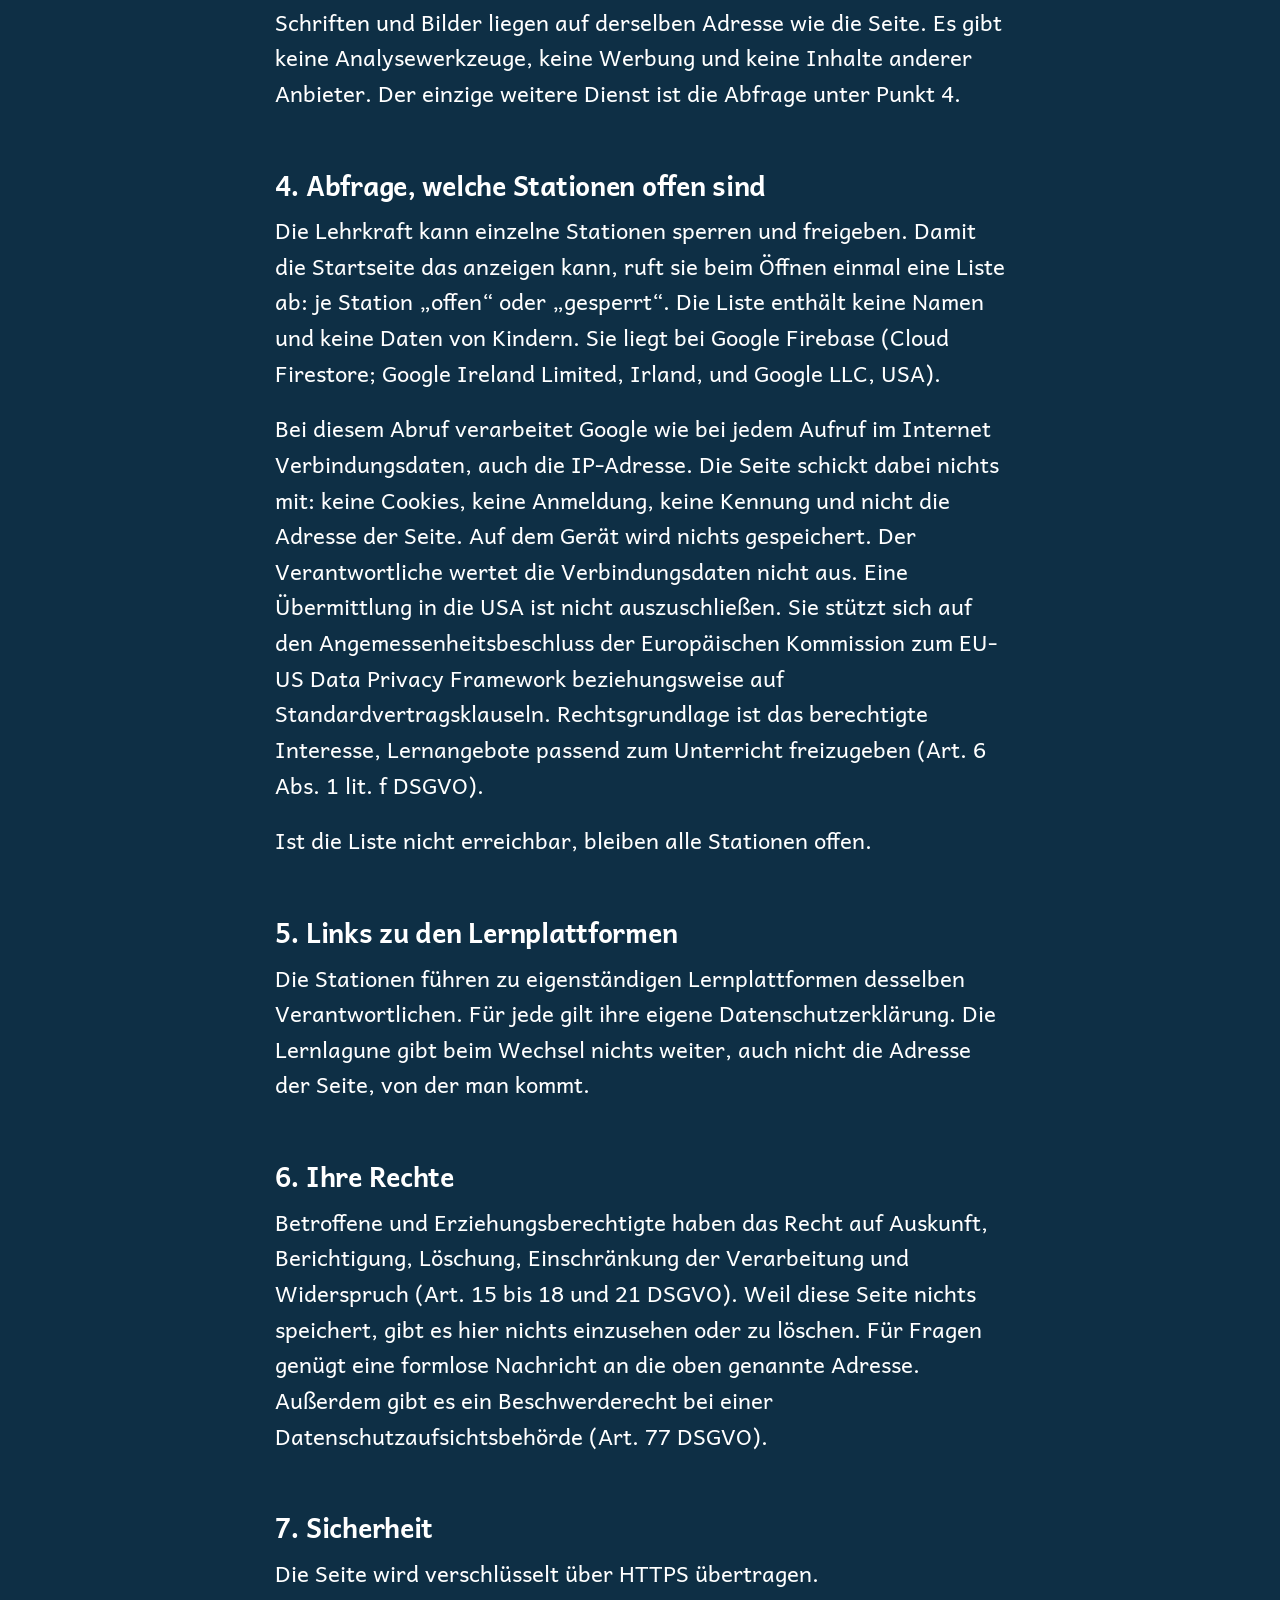
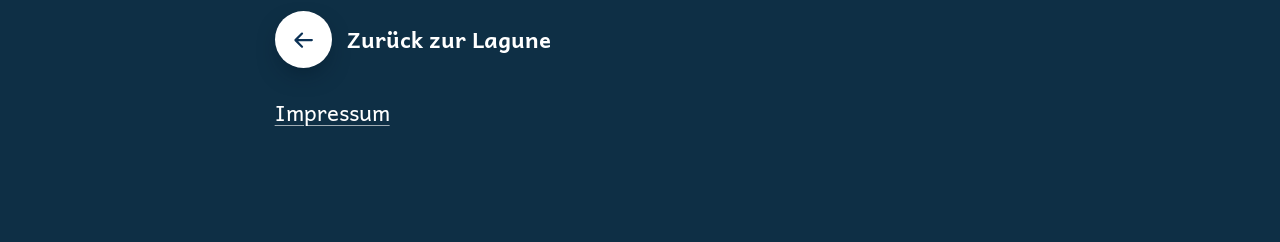
==== commit 1d1220ff: "Gesperrte Stationen zeigen das Schild „Bald offen“ (v=10) Die Lehrkraft sperrt und gibt Stationen im" ====
--- a/datenschutz.html
+++ b/datenschutz.html
@@ -9,8 +9,8 @@
   <title>Datenschutz – Lernlagune</title>
   <meta name="robots" content="noindex, nofollow">
   <link rel="preload" href="assets/fonts/andika-regular.woff2" as="font" type="font/woff2" crossorigin>
-  <link rel="stylesheet" href="css/lagune.css?v=4">
-  <link rel="stylesheet" href="css/recht.css?v=4">
+  <link rel="stylesheet" href="css/lagune.css?v=10">
+  <link rel="stylesheet" href="css/recht.css?v=10">
 </head>
 <body class="rechtsseite">
   <div class="recht">
@@ -28,6 +28,7 @@
       <section class="recht__kurz" aria-labelledby="t-kurz">
         <h2 id="t-kurz">Kurz erklärt, auch für Kinder</h2>
         <p>Die Lernlagune ist nur die Eingangstür. Sie merkt sich nichts über dich: keinen Namen, keinen Lernstand, gar nichts.</p>
+        <p>Beim Öffnen fragt die Seite kurz nach, welche Stationen gerade offen sind. Dabei wird nichts über dich verraten.</p>
         <p>Wenn du auf eine Station tippst, kommst du auf eine andere Seite. Dort steht unter „Datenschutz“, was sich diese Seite merkt.</p>
       </section>
 
@@ -36,19 +37,24 @@
       <p><b>Ingo H.</b><br>Lehrkraft<br>E-Mail: <a href="mailto:setsna@gmail.com">setsna@gmail.com</a></p>
 
       <h2>2. Was auf dem Gerät gespeichert wird</h2>
-      <p>Nichts. Die Seite setzt keine Cookies und legt nichts im Speicher des Browsers ab. Es gibt kein Konto, keine Anmeldung, keine Eingabefelder und keine Datenbank.</p>
+      <p>Nichts. Die Seite setzt keine Cookies und legt nichts im Speicher des Browsers ab. Es gibt kein Konto, keine Anmeldung und keine Eingabefelder.</p>
 
       <h2>3. Daten beim Aufruf der Seite</h2>
       <p>Die Seite wird über GitHub Pages bereitgestellt (GitHub Inc., USA). Wie bei jeder Webseite verarbeitet der Anbieter dabei Verbindungsdaten, auch die IP-Adresse. Der Verantwortliche wertet diese Daten nicht aus. Eine Übermittlung in die USA ist nicht auszuschließen. Sie stützt sich auf den Angemessenheitsbeschluss der Europäischen Kommission zum EU-US Data Privacy Framework beziehungsweise auf Standardvertragsklauseln. Rechtsgrundlage ist das berechtigte Interesse an einer sicheren Bereitstellung des Lernangebots (Art. 6 Abs. 1 lit. f DSGVO).</p>
-      <p>Andere Dienste sind nicht eingebunden. Schriften und Bilder liegen auf derselben Adresse wie die Seite. Es gibt keine Analysewerkzeuge, keine Werbung und keine Inhalte anderer Anbieter.</p>
+      <p>Schriften und Bilder liegen auf derselben Adresse wie die Seite. Es gibt keine Analysewerkzeuge, keine Werbung und keine Inhalte anderer Anbieter. Der einzige weitere Dienst ist die Abfrage unter Punkt 4.</p>
 
-      <h2>4. Links zu den Lernplattformen</h2>
+      <h2>4. Abfrage, welche Stationen offen sind</h2>
+      <p>Die Lehrkraft kann einzelne Stationen sperren und freigeben. Damit die Startseite das anzeigen kann, ruft sie beim Öffnen einmal eine Liste ab: je Station „offen“ oder „gesperrt“. Die Liste enthält keine Namen und keine Daten von Kindern. Sie liegt bei Google Firebase (Cloud Firestore; Google Ireland Limited, Irland, und Google LLC, USA).</p>
+      <p>Bei diesem Abruf verarbeitet Google wie bei jedem Aufruf im Internet Verbindungsdaten, auch die IP-Adresse. Die Seite schickt dabei nichts mit: keine Cookies, keine Anmeldung, keine Kennung und nicht die Adresse der Seite. Auf dem Gerät wird nichts gespeichert. Der Verantwortliche wertet die Verbindungsdaten nicht aus. Eine Übermittlung in die USA ist nicht auszuschließen. Sie stützt sich auf den Angemessenheitsbeschluss der Europäischen Kommission zum EU-US Data Privacy Framework beziehungsweise auf Standardvertragsklauseln. Rechtsgrundlage ist das berechtigte Interesse, Lernangebote passend zum Unterricht freizugeben (Art. 6 Abs. 1 lit. f DSGVO).</p>
+      <p>Ist die Liste nicht erreichbar, bleiben alle Stationen offen.</p>
+
+      <h2>5. Links zu den Lernplattformen</h2>
       <p>Die Stationen führen zu eigenständigen Lernplattformen desselben Verantwortlichen. Für jede gilt ihre eigene Datenschutzerklärung. Die Lernlagune gibt beim Wechsel nichts weiter, auch nicht die Adresse der Seite, von der man kommt.</p>
 
-      <h2>5. Ihre Rechte</h2>
+      <h2>6. Ihre Rechte</h2>
       <p>Betroffene und Erziehungsberechtigte haben das Recht auf Auskunft, Berichtigung, Löschung, Einschränkung der Verarbeitung und Widerspruch (Art. 15 bis 18 und 21 DSGVO). Weil diese Seite nichts speichert, gibt es hier nichts einzusehen oder zu löschen. Für Fragen genügt eine formlose Nachricht an die oben genannte Adresse. Außerdem gibt es ein Beschwerderecht bei einer Datenschutzaufsichtsbehörde (Art. 77 DSGVO).</p>
 
-      <h2>6. Sicherheit</h2>
+      <h2>7. Sicherheit</h2>
       <p>Die Seite wird verschlüsselt über HTTPS übertragen.</p>
 
       <p class="recht__zurueck">
--- a/css/lagune.css
+++ b/css/lagune.css
@@ -252,10 +252,64 @@
   color: var(--navy-weich);
 }
 
-/* ── Stationen: Glasfenster im Bogen ───────────────────── */
+/* ── Fächer: je Abschnitt eine Überschrift, darunter die Stationen ──
+ * Die Überschrift ist ein Nebelglas-Schild wie Platzhalter und Fuß: weiße
+ * Schrift bleibt so im hellen Lichtschacht und über dunklem Wasser lesbar. */
+.faecher {
+  width: 100%;
+  margin-top: calc(34 * var(--s));
+  display: flex;
+  flex-direction: column;
+  align-items: center;
+}
+
+.fach {
+  width: 100%;
+  display: flex;
+  flex-direction: column;
+  align-items: center;
+}
+
+.fach + .fach,
+.fach + .stationen {
+  margin-top: calc(54 * var(--s));
+}
+
+.fach__titel {
+  margin: 0;
+  display: inline-flex;
+  align-items: center;
+  gap: calc(16 * var(--s));
+  padding: calc(12 * var(--s)) calc(40 * var(--s)) calc(14 * var(--s));
+  border: 2px solid rgba(255, 255, 255, 0.42);
+  border-radius: 999px;
+  font-family: var(--serif);
+  font-weight: 400;
+  font-size: max(22px, calc(44 * var(--s)));
+  line-height: 1.1;
+  letter-spacing: -0.01em;
+  color: var(--weiss);
+  background: linear-gradient(180deg, rgba(10, 52, 84, 0.7), rgba(10, 52, 84, 0.58));
+  box-shadow:
+    inset 0 2px 0 rgba(255, 255, 255, 0.3),
+    0 14px 28px -10px var(--glas-schatten);
+  -webkit-backdrop-filter: blur(5px) saturate(120%);
+  backdrop-filter: blur(5px) saturate(120%);
+}
+
+/* Leuchtpunkt in der Fachfarbe (js/plattformen.js), derselbe wie unter den Stationsnamen */
+.fach__punkt {
+  flex: none;
+  width: max(9px, calc(14 * var(--s)));
+  height: max(9px, calc(14 * var(--s)));
+  border-radius: 50%;
+  background: var(--akzent, var(--weiss));
+}
+
+/* ── Stationen: Glasfenster in Reihen ──────────────────── */
 .stationen {
   list-style: none;
-  margin: calc(28 * var(--s)) 0 0;
+  margin: calc(30 * var(--s)) 0 0;
   /* schmaler Rand als Reserve, falls --breite noch 100vw ist und eine Scrollleiste
      (Windows) das zweite Fenster sonst in eine neue Zeile schieben würde */
   padding: 0 calc(24 * var(--s));
@@ -270,17 +324,6 @@
 
 .station {
   width: calc(445 * var(--s));
-}
-
-/* Hochformat: Platzhalter in eigener Reihe unter dem Bogen */
-.stationen__umbruch {
-  flex-basis: 100%;
-  height: 0;
-  order: 1;
-}
-
-.station--bald {
-  order: 2;
 }
 
 .fenster {
@@ -442,11 +485,52 @@
   outline-offset: 6px;
 }
 
+/* ── Gesperrte Station: Schild „Bald offen“ statt Pfeilknopf ──
+ * Die Lehrkraft hat die Station noch nicht freigegeben. Das Bild bleibt
+ * farbig, das Fenster ist kein Link. Das Schild ist kleiner als der Knopf
+ * und trägt ein Schloss, damit es nicht wie eine Taste aussieht. */
+.fenster--zu {
+  cursor: default;
+}
+
+.fenster__schild {
+  position: absolute;
+  left: 50%;
+  bottom: calc(50 * var(--s));
+  display: flex;
+  align-items: center;
+  gap: max(7px, calc(11 * var(--s)));
+  height: max(34px, calc(56 * var(--s)));
+  padding: 0 max(15px, calc(26 * var(--s))) 0 max(13px, calc(22 * var(--s)));
+  border-radius: 999px;
+  background: var(--weiss);
+  color: var(--navy);
+  font-size: max(15px, calc(23 * var(--s)));
+  font-weight: 700;
+  line-height: 1;
+  white-space: nowrap;
+  box-shadow: 0 10px 22px -6px rgba(3, 20, 35, 0.5);
+  transform: translateX(-50%);
+}
+
+.fenster__schild-schloss {
+  flex: none;
+  width: max(12px, calc(18 * var(--s)));
+  height: max(16px, calc(24 * var(--s)));
+  fill: none;
+  stroke: currentColor;
+  stroke-width: 2.4;
+  stroke-linecap: round;
+  stroke-linejoin: round;
+}
+
 /* ── Platzhalter: kleines, nebliges Fenster ────────────── */
+.stationen--bald {
+  margin-top: calc(60 * var(--s));
+}
+
 .station--bald {
   width: calc(292 * var(--s));
-  margin-top: calc(-46 * var(--s));
-  transform: none;
 }
 
 .fenster--bald {
@@ -551,8 +635,8 @@
 }
 
 /* ── Querformat: iPad quer, Laptop, Whiteboard ───────────
- * Alles soll ohne Scrollen sichtbar sein: Maßstab richtet sich nach der Höhe.
- * Der Platzhalter sitzt tief in der Mitte des Bogens, unter dem Lichtschacht. */
+ * Der Maßstab richtet sich nach der Höhe: Frage, erste Überschrift und die
+ * erste Reihe sind ohne Scrollen sichtbar, der Rest folgt darunter. */
 @media (orientation: landscape) and (min-width: 820px) {
   :root {
     --s: min(calc(100svh / 1010), calc(var(--breite) / 1360));
@@ -579,47 +663,15 @@
     margin-top: calc(18 * var(--s));
   }
 
+  /* Drei Fenster nebeneinander: in den Abschnitten ist alles etwas kleiner
+     (3 × 445 + 2 × 60 + Rand ≈ 1500, dazu Reserve für eine Scrollleiste,
+     die erst nach dem Messen von --breite erscheint) */
+  .faecher {
+    --s: min(calc(100svh / 1010), calc(var(--breite) / 1560));
+  }
+
   .stationen {
-    margin-top: calc(40 * var(--s));
-    flex-wrap: wrap;
     column-gap: calc(60 * var(--s));
-  }
-
-  /* Zwei Stationen: Platzhalter tief in der Mitte des Bogens.
-     Mehr Stationen: weitere Fenster in tieferen Reihen, Platzhalter ganz unten. */
-  .stationen:not(.stationen--viele) .stationen__umbruch {
-    display: none;
-  }
-
-  .stationen:not(.stationen--viele) .station--bald {
-    order: 0;
-    margin-top: calc(240 * var(--s));
-  }
-
-  .station:not(.station--bald) {
-    /* Bogen: äußere Fenster höher, innere tiefer */
-    transform: none;
-  }
-
-  /* Ab drei Stationen: alles in den Fenstern etwas kleiner, damit drei
-     nebeneinander passen (3 × 445 + 2 × 60 + Rand ≈ 1500, dazu Reserve
-     für eine Scrollleiste, die erst nach dem Messen von --breite erscheint) */
-  .stationen--viele {
-    --s: min(calc(100svh / 1010), calc(var(--breite) / 1560));
-  }
-
-  /* Kein eigener Umbruch: der Platzhalter reiht sich hinter die letzte Station */
-  .stationen--viele .stationen__umbruch {
-    display: none;
-  }
-
-  .stationen--viele .station--bald {
-    align-self: center;
-  }
-
-  /* Letzte Reihe voll (3, 6, 9 … Stationen): Platzhalter in eigene Reihe */
-  .stationen--reihe-voll .stationen__umbruch {
-    display: block;
   }
 }
 
@@ -639,6 +691,10 @@
 
   .hinweis {
     font-size: calc(30 * var(--s));
+  }
+
+  .faecher {
+    margin-top: calc(44 * var(--s));
   }
 
   .stationen {
@@ -646,7 +702,7 @@
     align-items: center;
     flex-wrap: nowrap;
     row-gap: calc(44 * var(--s));
-    margin-top: calc(48 * var(--s));
+    margin-top: calc(36 * var(--s));
     padding: 0 calc(36 * var(--s));
   }
 
@@ -677,7 +733,6 @@
 
   .station--bald {
     width: calc(300 * var(--s));
-    margin-top: 0;
   }
 
   .fenster--bald .fenster__text {
@@ -701,15 +756,6 @@
 
   .frage br {
     display: none;
-  }
-
-  .stationen:not(.stationen--viele) .stationen__umbruch {
-    display: none;
-  }
-
-  .stationen:not(.stationen--viele) .station--bald {
-    order: 0;
-    margin-top: calc(200 * var(--s));
   }
 }
 
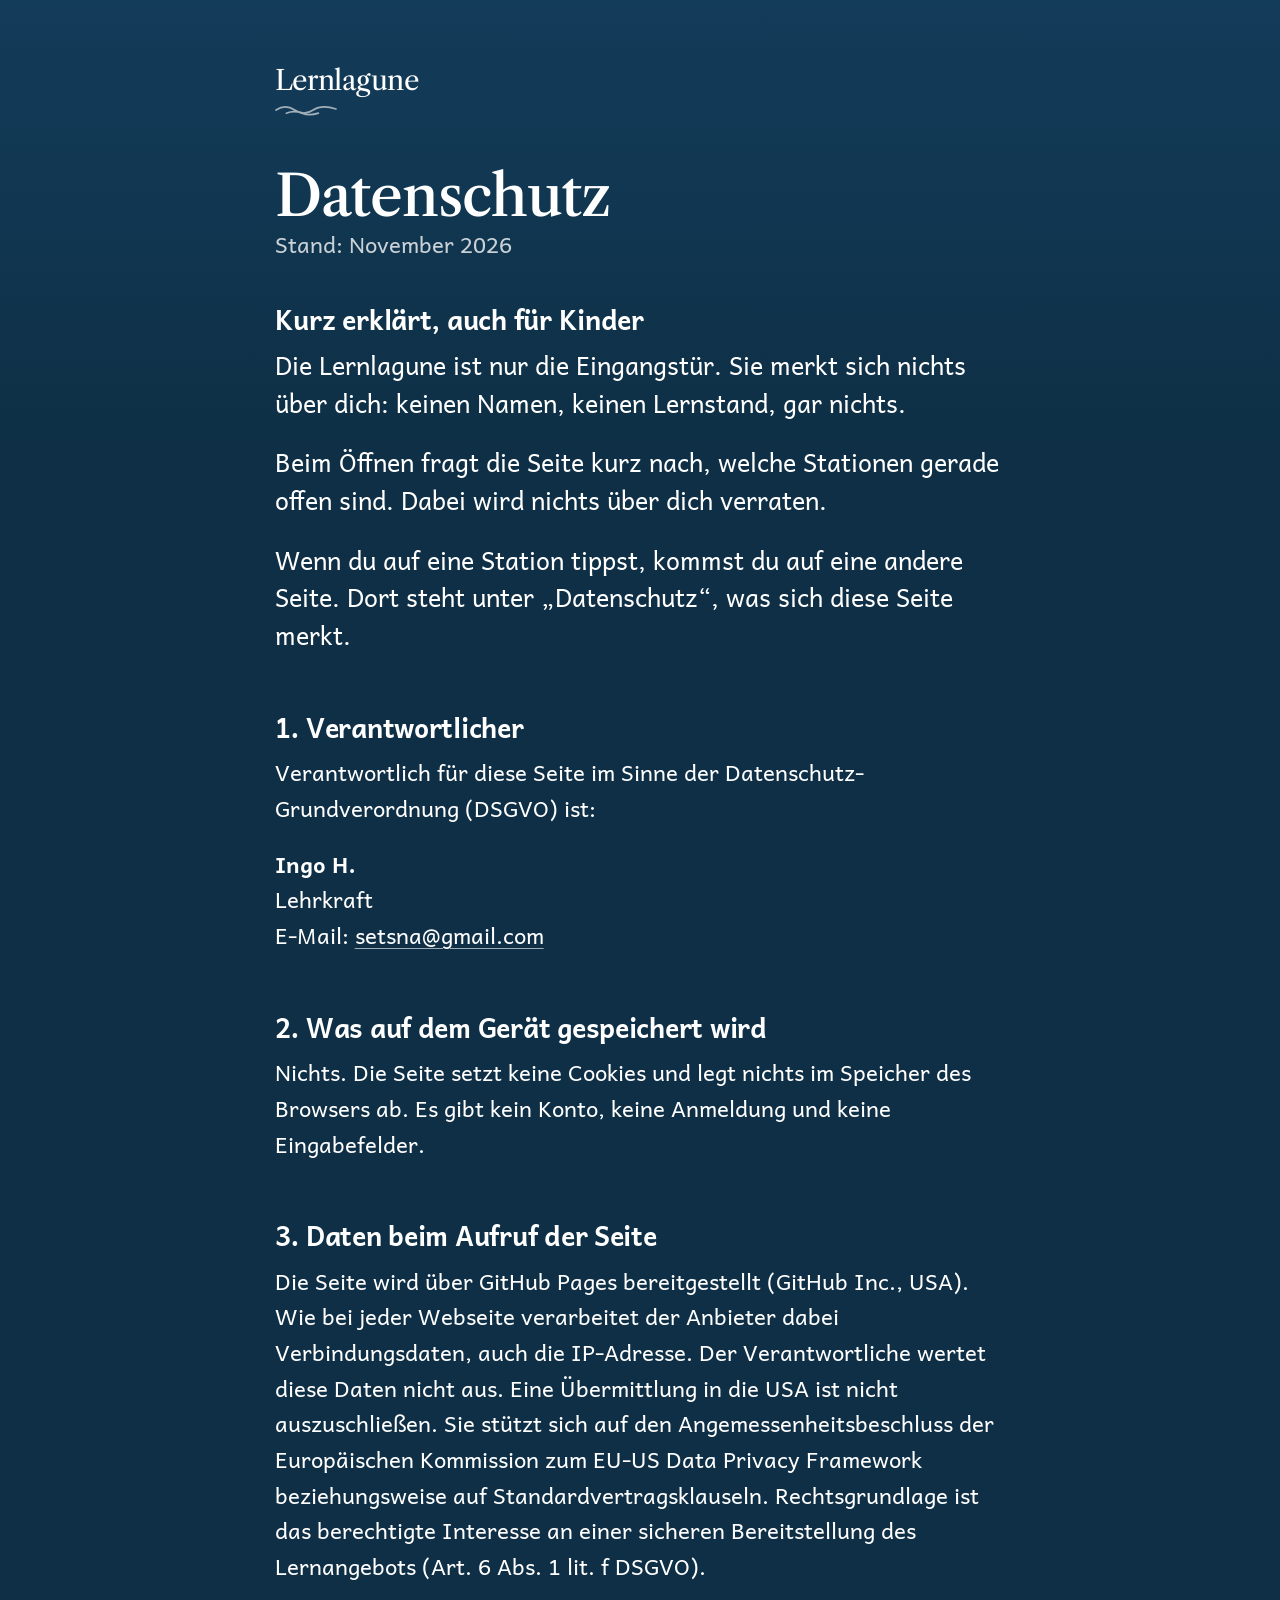
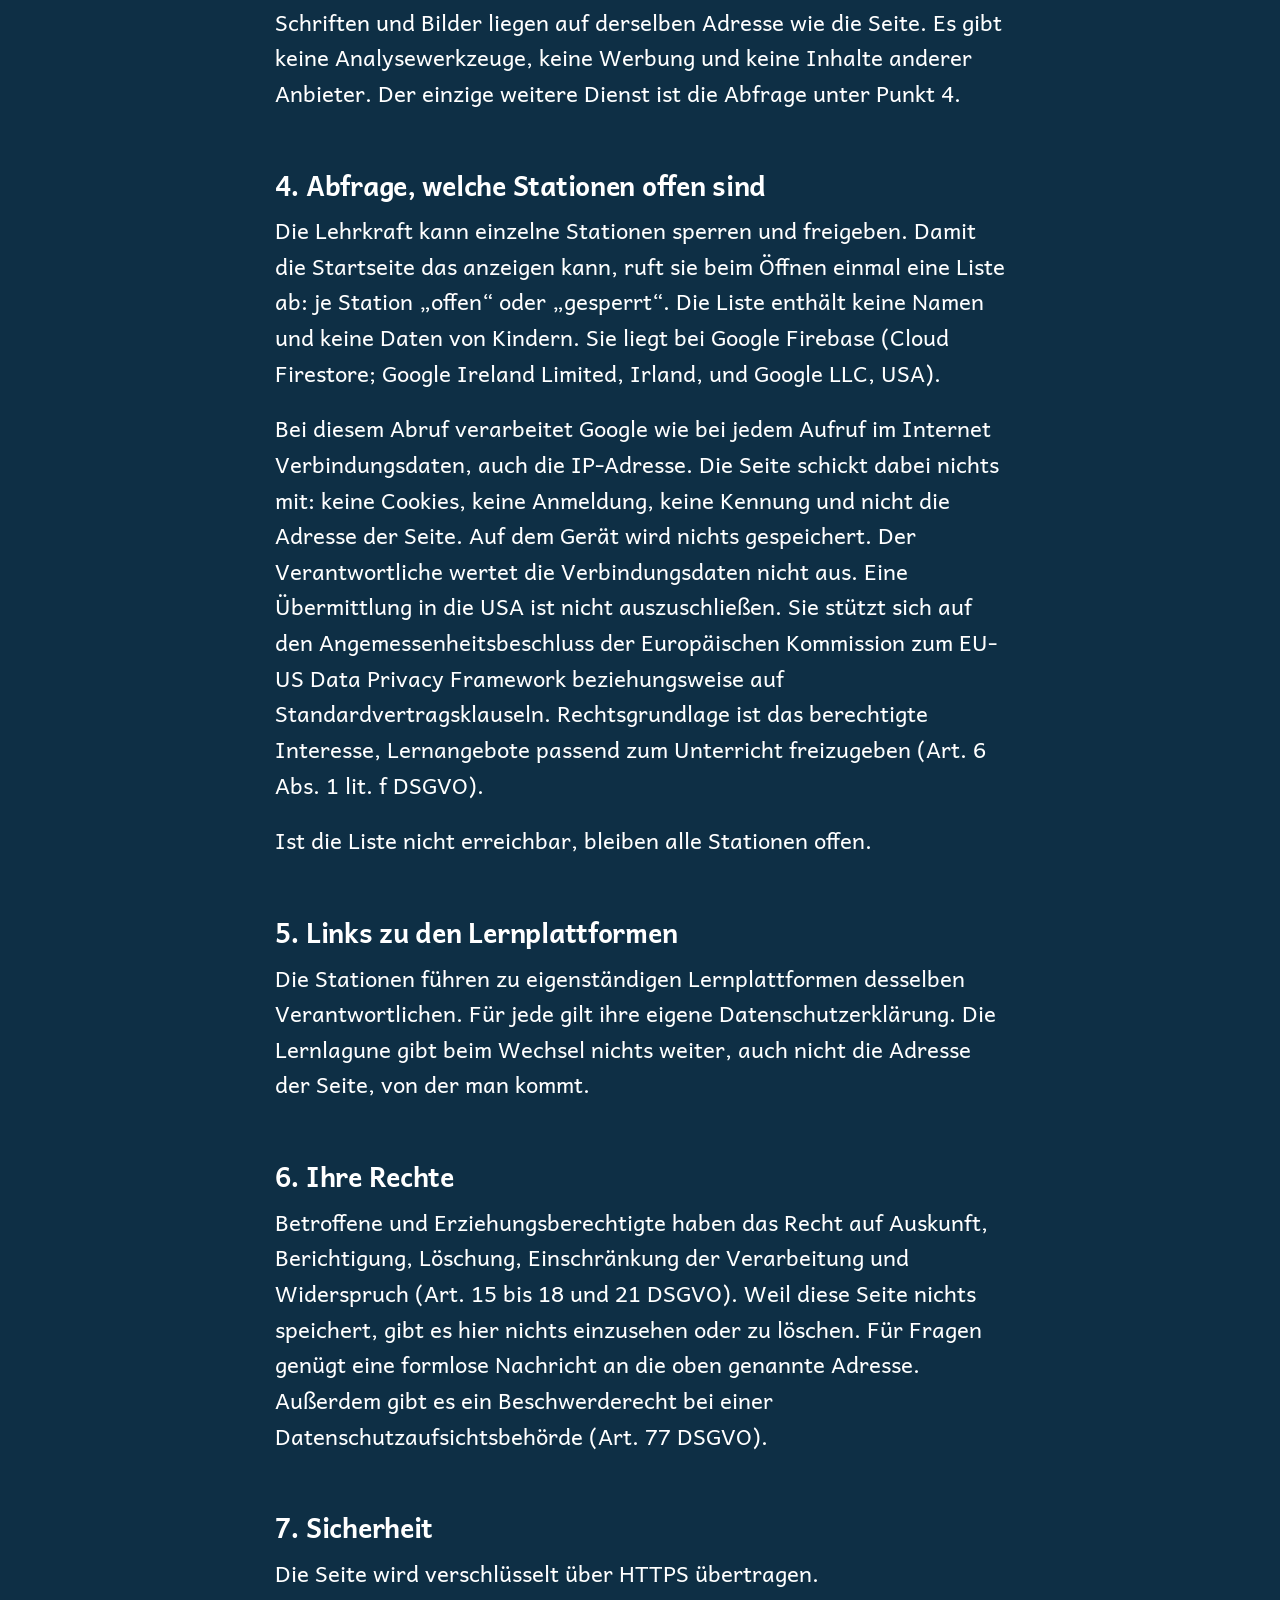
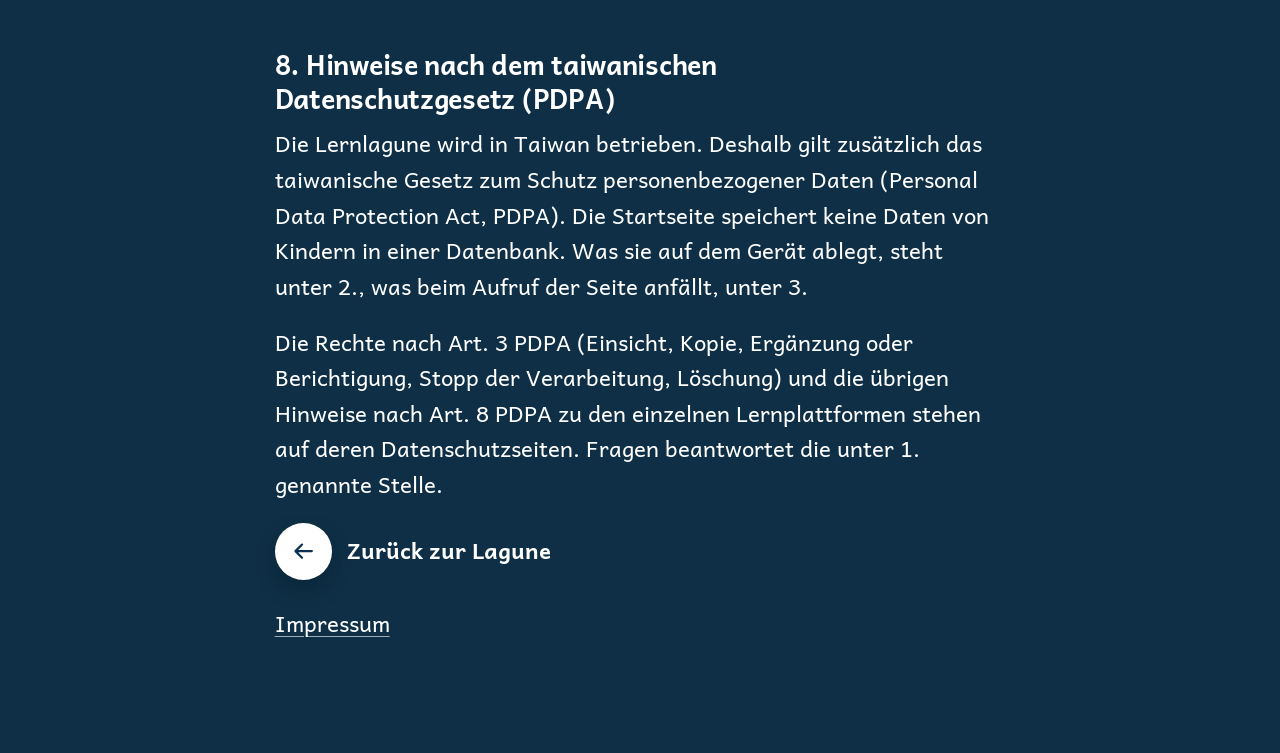
==== commit a74f3c3d: "Datenschutz: Hinweise nach dem taiwanischen Datenschutzgesetz (PDPA Art. 8, Rechte nach Art. 3) Co-A" ====
--- a/datenschutz.html
+++ b/datenschutz.html
@@ -57,6 +57,17 @@
       <h2>7. Sicherheit</h2>
       <p>Die Seite wird verschlüsselt über HTTPS übertragen.</p>
 
+      <h2>8. Hinweise nach dem taiwanischen Datenschutzgesetz (PDPA)</h2>
+      <p>Die Lernlagune wird in Taiwan betrieben. Deshalb gilt zusätzlich das
+        taiwanische Gesetz zum Schutz personenbezogener Daten (Personal Data
+        Protection Act, PDPA). Die Startseite speichert keine Daten von Kindern
+        in einer Datenbank. Was sie auf dem Gerät ablegt, steht unter 2., was
+        beim Aufruf der Seite anfällt, unter 3.</p>
+      <p>Die Rechte nach Art. 3 PDPA (Einsicht, Kopie, Ergänzung oder
+        Berichtigung, Stopp der Verarbeitung, Löschung) und die übrigen Hinweise
+        nach Art. 8 PDPA zu den einzelnen Lernplattformen stehen auf deren
+        Datenschutzseiten. Fragen beantwortet die unter 1. genannte Stelle.</p>
+
       <p class="recht__zurueck">
         <a class="zurueck" href="index.html">
           <span class="zurueck__knopf"><svg viewBox="0 0 24 24" aria-hidden="true" focusable="false"><path d="M4 12h15M13 6l6 6-6 6" /></svg></span>
